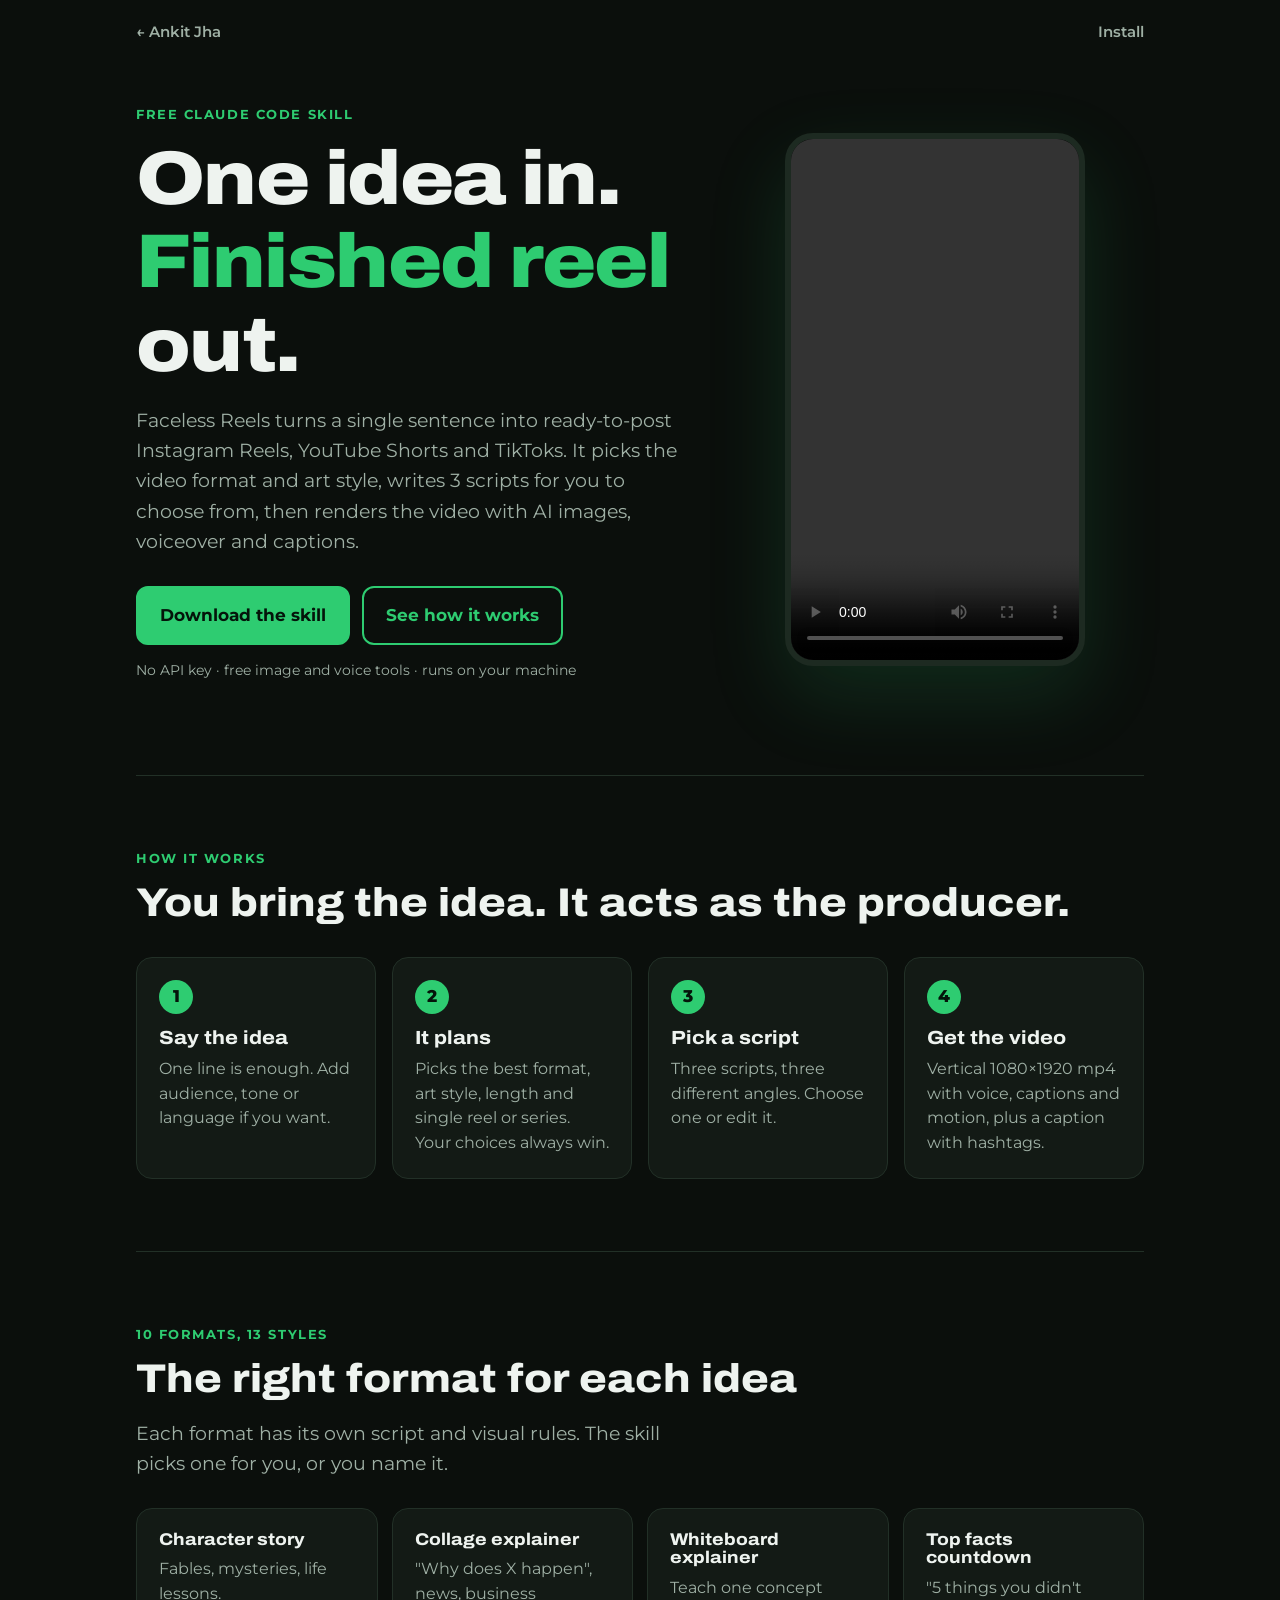
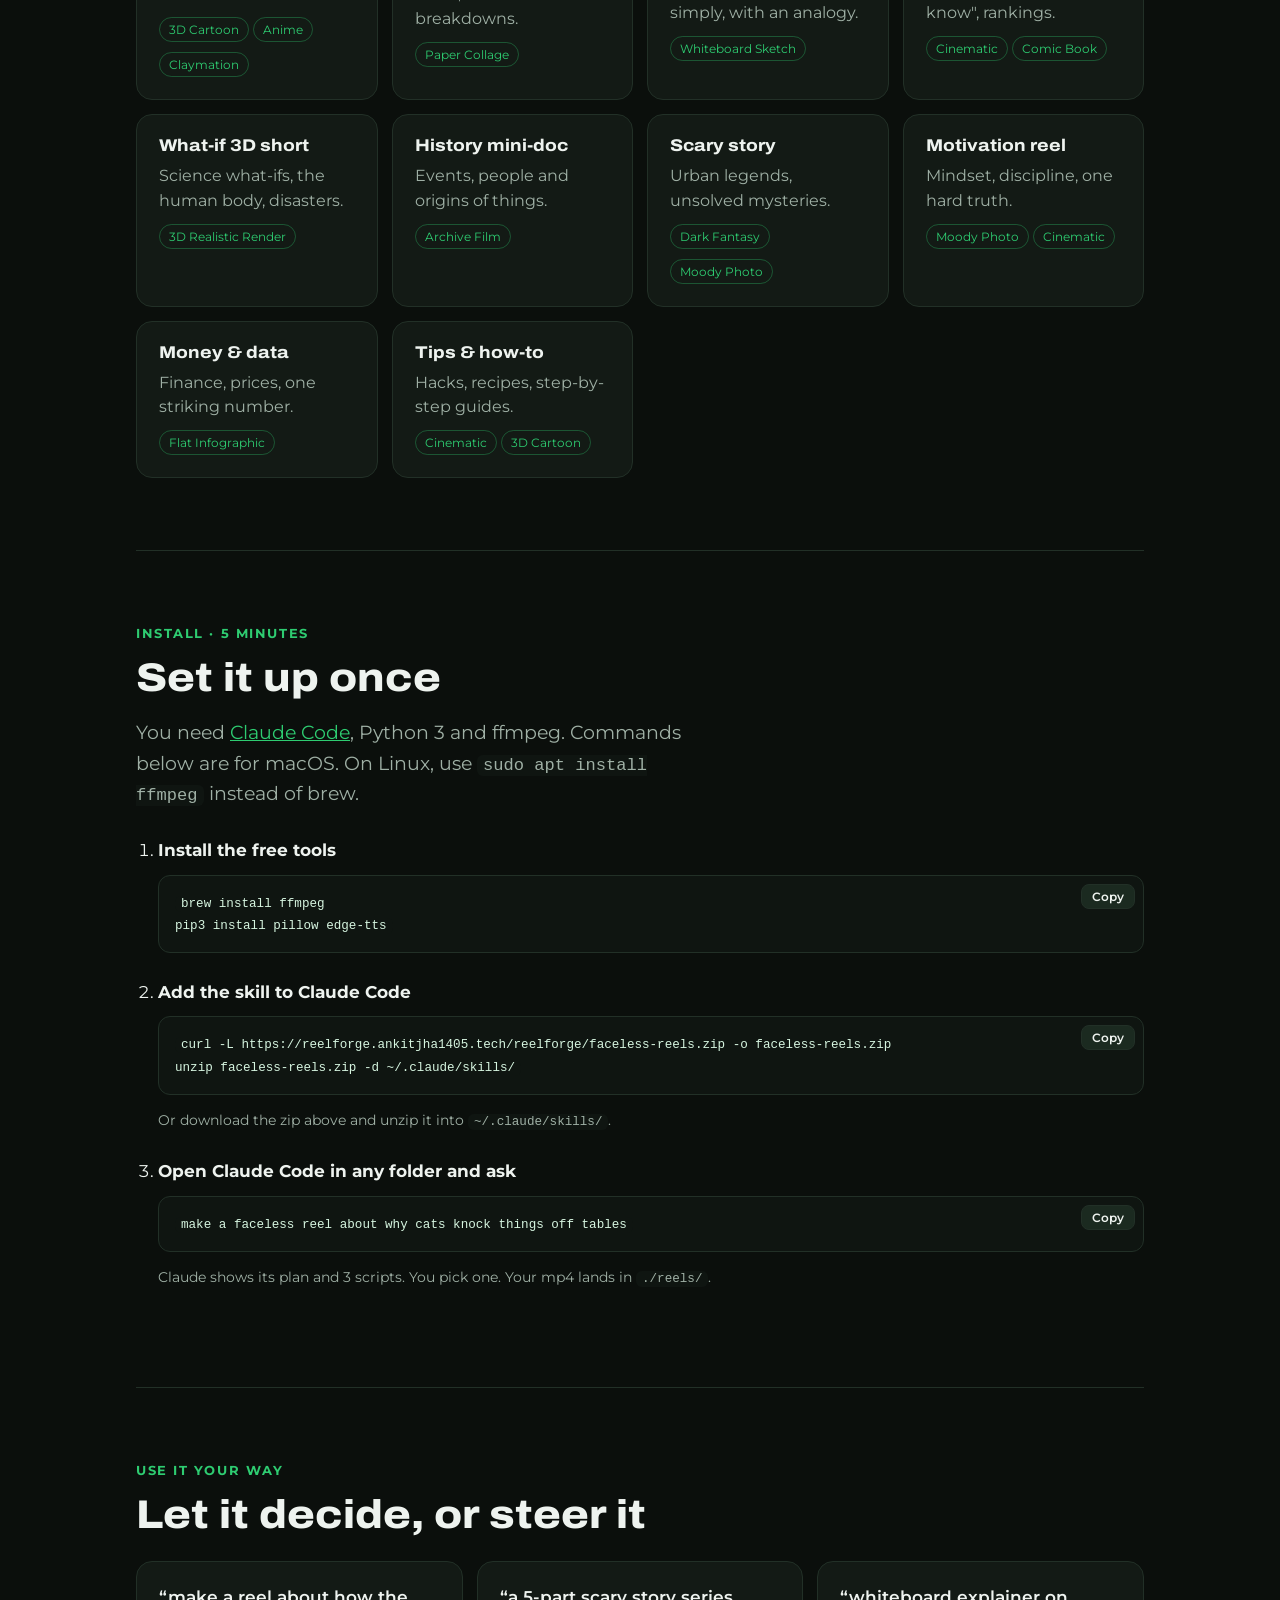
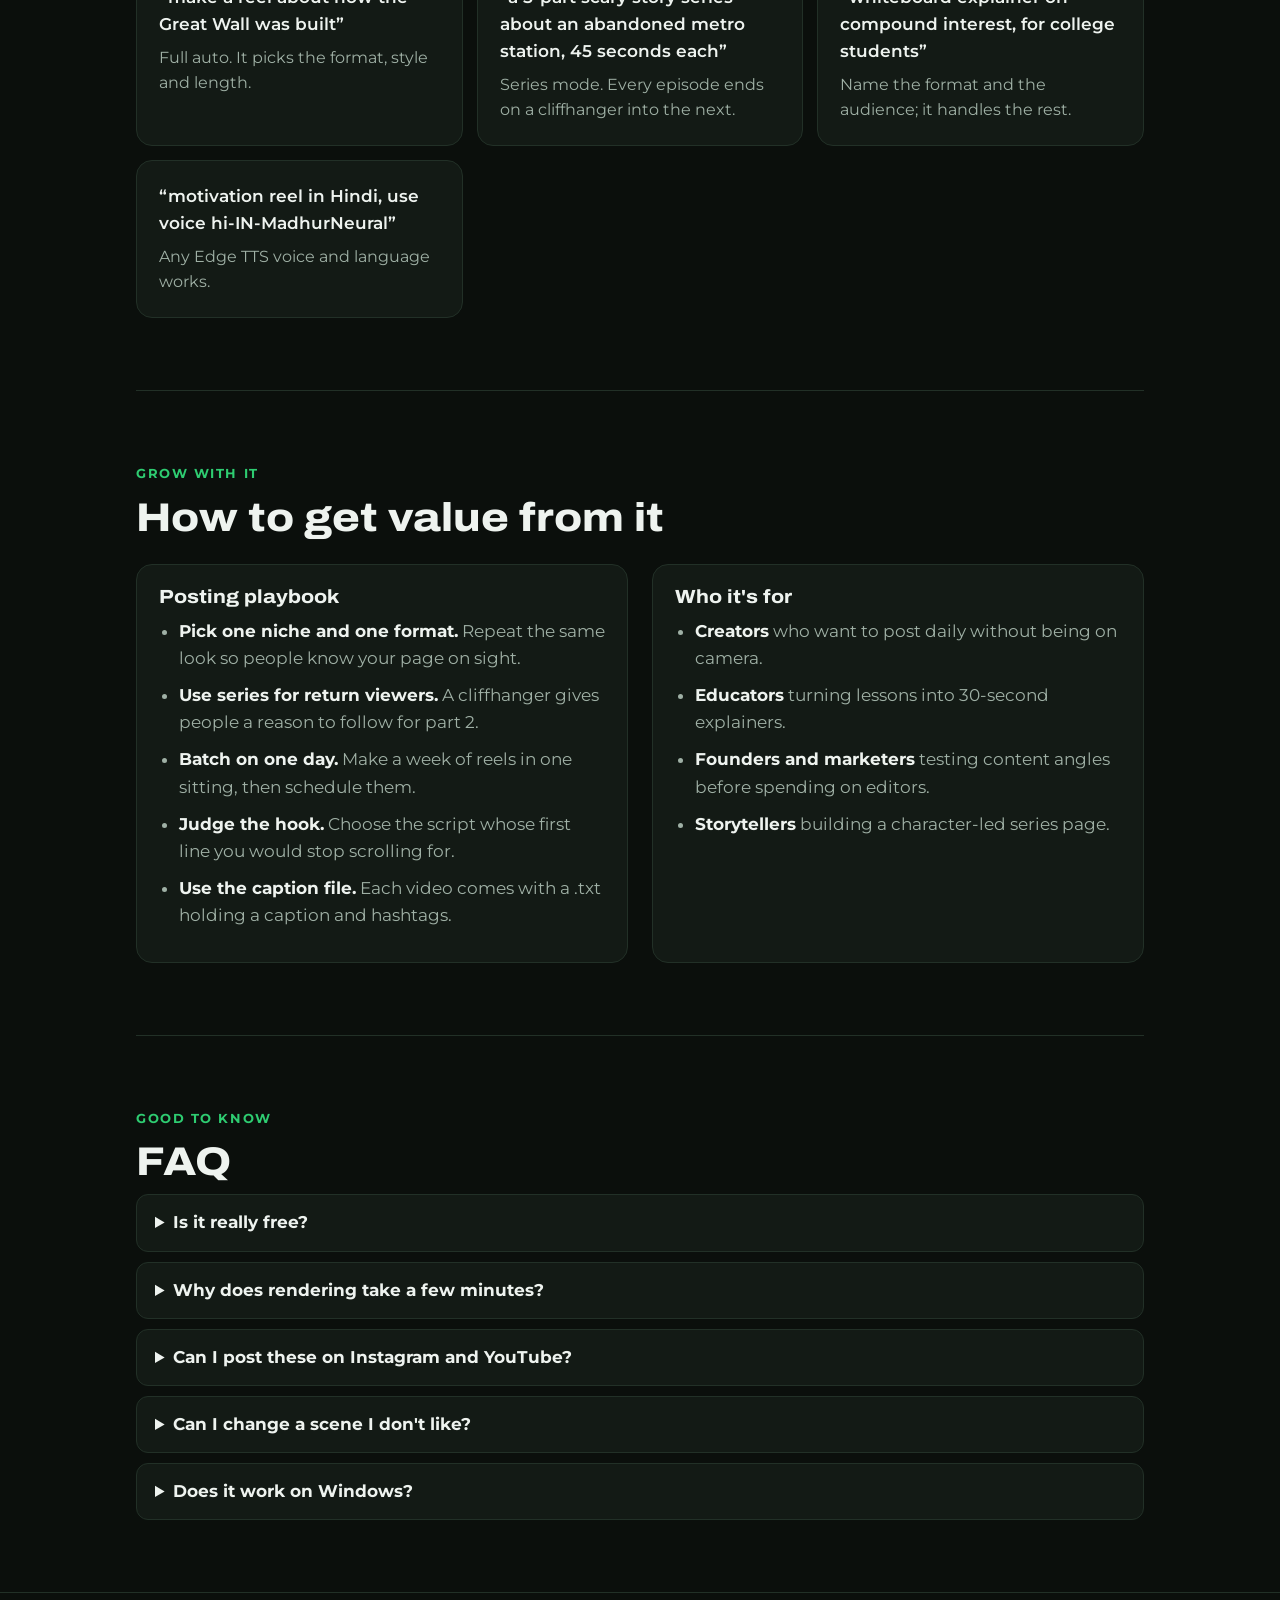
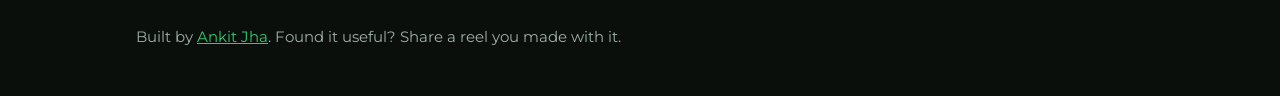
==== reelforge/index.html @ 1166efe4 "Add Faceless Reels skill page (reelforge subdomain): install guide, formats, sample reel, skill zip " ====
<!doctype html>
<html lang="en">
<head>
<meta charset="utf-8">
<meta name="viewport" content="width=device-width,initial-scale=1">
<title>Faceless Reels Skill · Ankit Jha</title>
<meta name="description" content="Free Claude Code skill: turn one idea into finished faceless Reels, Shorts and TikToks. It picks the format and style, writes 3 scripts, and renders the video with voice and captions.">
<link rel="canonical" href="https://reelforge.ankitjha1405.tech/">
<meta property="og:title" content="Faceless Reels: a free Claude Code skill">
<meta property="og:description" content="One idea in. Finished vertical video out. Free, no API key.">
<meta property="og:url" content="https://reelforge.ankitjha1405.tech/">
<meta property="og:type" content="website">
<link rel="icon" href="/assets/img/favicon.svg" type="image/svg+xml">
<link rel="preconnect" href="https://fonts.googleapis.com">
<link rel="preconnect" href="https://fonts.gstatic.com" crossorigin>
<link href="https://fonts.googleapis.com/css2?family=Archivo:wdth,wght@62..125,100..900&family=Montserrat:wght@400;500;600;700&display=swap" rel="stylesheet">
<style>
  :root {
    --brand: #2ecc71; --brand-dark: #0e7c3f;
    --bg: #0b0f0c; --panel: #131a15; --line: #223027; --text: #eef3ef; --mute: #9fb0a5;
    --code: #0f1511;
  }
  * { box-sizing: border-box }
  html { scroll-behavior: smooth }
  body { margin: 0; background: var(--bg); color: var(--text); font: 17px/1.6 Montserrat, system-ui, sans-serif }
  a { color: var(--brand) }
  .wrap { max-width: 1040px; margin: 0 auto; padding: 0 16px }
  h1, h2, h3 { font-family: Archivo, sans-serif; font-stretch: 112%; line-height: 1.1; margin: 0 }
  h1 { font-size: clamp(40px, 7vw, 76px); font-weight: 850; letter-spacing: -.02em }
  h2 { font-size: clamp(28px, 4vw, 40px); font-weight: 800; margin-bottom: 10px }
  h3 { font-size: 19px; font-weight: 750 }
  .eyebrow { color: var(--brand); font-weight: 700; letter-spacing: .12em; text-transform: uppercase; font-size: 13px; margin: 0 0 12px }
  .lead { color: var(--mute); font-size: 19px; max-width: 560px; margin: 18px 0 28px }
  section { padding: 72px 0; border-top: 1px solid var(--line) }
  nav { display: flex; justify-content: space-between; align-items: center; padding: 20px 0 }
  nav a { color: var(--mute); text-decoration: none; font-weight: 600; font-size: 15px }
  nav a:hover { color: var(--text) }
  .hero { display: grid; grid-template-columns: 1.3fr 1fr; gap: 48px; align-items: center; padding: 40px 0 80px }
  .hero h1 span { color: var(--brand) }
  .btns { display: flex; flex-wrap: wrap; gap: 12px }
  .btn { display: inline-block; padding: 14px 22px; border-radius: 12px; font-weight: 700; text-decoration: none; border: 2px solid var(--brand) }
  .btn.primary { background: var(--brand); color: #04140a }
  .btn.ghost { color: var(--brand) }
  .btn:focus-visible, nav a:focus-visible, button:focus-visible { outline: 3px solid #fff; outline-offset: 3px }
  .phone { justify-self: center; width: min(300px, 80vw); aspect-ratio: 9/16; border-radius: 28px; border: 6px solid #1d2a21; overflow: hidden; background: #000; box-shadow: 0 30px 80px #2ecc7126 }
  .phone video { width: 100%; height: 100%; object-fit: cover; display: block }
  .meta { color: var(--mute); font-size: 14px; margin-top: 14px }
  .steps { display: grid; grid-template-columns: repeat(4, 1fr); gap: 16px; margin-top: 32px; counter-reset: s }
  .card { background: var(--panel); border: 1px solid var(--line); border-radius: 16px; padding: 22px }
  .steps .card::before { counter-increment: s; content: counter(s); display: grid; place-items: center; width: 34px; height: 34px; border-radius: 50%; background: var(--brand); color: #04140a; font-weight: 800; margin-bottom: 14px }
  .card p { color: var(--mute); margin: 8px 0 0; font-size: 15.5px }
  .grid { display: grid; grid-template-columns: repeat(auto-fill, minmax(230px, 1fr)); gap: 14px; margin-top: 28px }
  .grid .card h3 { font-size: 17px }
  .tag { display: inline-block; font-size: 12px; color: var(--brand); border: 1px solid #2ecc7155; border-radius: 999px; padding: 2px 9px; margin: 10px 4px 0 0 }
  ol.install { padding-left: 22px; margin: 24px 0 0 } ol.install li { margin: 0 0 26px }
  pre { position: relative; background: var(--code); border: 1px solid var(--line); border-radius: 12px; padding: 16px 16px; overflow-x: auto; margin: 10px 0 0; font: 14px/1.6 ui-monospace, SFMono-Regular, Menlo, monospace; color: #d6f5e0 }
  .copy { position: absolute; top: 8px; right: 8px; background: #1b2a20; color: var(--text); border: 1px solid var(--line); border-radius: 8px; padding: 4px 10px; font: 600 12px Montserrat, sans-serif; cursor: pointer }
  .prompts { display: grid; grid-template-columns: repeat(auto-fit, minmax(300px, 1fr)); gap: 14px; margin-top: 24px }
  .prompts .card q { display: block; font-weight: 600; quotes: "“" "”" }
  .two { display: grid; grid-template-columns: 1fr 1fr; gap: 24px; margin-top: 24px }
  ul.tips { padding-left: 20px; margin: 10px 0 0 } ul.tips li { margin-bottom: 10px; color: var(--mute) } ul.tips b { color: var(--text) }
  details { background: var(--panel); border: 1px solid var(--line); border-radius: 12px; padding: 14px 18px; margin-top: 10px }
  summary { cursor: pointer; font-weight: 700 } details p { color: var(--mute); margin: 10px 0 0 }
  footer { border-top: 1px solid var(--line); padding: 32px 0 48px; color: var(--mute); font-size: 15px }
  code { font-family: ui-monospace, Menlo, monospace; font-size: .9em; background: var(--code); padding: 1px 6px; border-radius: 6px }
  @media (max-width: 860px) {
    .hero { grid-template-columns: 1fr; gap: 36px }
    .steps { grid-template-columns: 1fr 1fr }
    .two { grid-template-columns: 1fr }
  }
  @media (max-width: 520px) { .steps { grid-template-columns: 1fr } section { padding: 56px 0 } }
  @media (prefers-reduced-motion: reduce) { html { scroll-behavior: auto } }
</style>
</head>
<body>
<div class="wrap">
  <nav aria-label="Main">
    <a href="https://ankitjha1405.tech/">← Ankit Jha</a>
    <a href="#install">Install</a>
  </nav>

  <header class="hero">
    <div>
      <p class="eyebrow">Free Claude Code skill</p>
      <h1>One idea in.<br><span>Finished reel</span> out.</h1>
      <p class="lead">Faceless Reels turns a single sentence into ready-to-post Instagram Reels, YouTube Shorts and TikToks. It picks the video format and art style, writes 3 scripts for you to choose from, then renders the video with AI images, voiceover and captions.</p>
      <div class="btns">
        <a class="btn primary" href="/reelforge/faceless-reels.zip" download>Download the skill</a>
        <a class="btn ghost" href="#how">See how it works</a>
      </div>
      <p class="meta">No API key · free image and voice tools · runs on your machine</p>
    </div>
    <div class="phone">
      <video src="/reelforge/sample.mp4" controls playsinline preload="metadata" aria-label="Sample reel made with the skill: a fox who saves one coin a day"></video>
    </div>
  </header>

  <section id="how" aria-labelledby="how-h">
    <p class="eyebrow">How it works</p>
    <h2 id="how-h">You bring the idea. It acts as the producer.</h2>
    <div class="steps">
      <div class="card"><h3>Say the idea</h3><p>One line is enough. Add audience, tone or language if you want.</p></div>
      <div class="card"><h3>It plans</h3><p>Picks the best format, art style, length and single reel or series. Your choices always win.</p></div>
      <div class="card"><h3>Pick a script</h3><p>Three scripts, three different angles. Choose one or edit it.</p></div>
      <div class="card"><h3>Get the video</h3><p>Vertical 1080×1920 mp4 with voice, captions and motion, plus a caption with hashtags.</p></div>
    </div>
  </section>

  <section aria-labelledby="formats-h">
    <p class="eyebrow">10 formats, 13 styles</p>
    <h2 id="formats-h">The right format for each idea</h2>
    <p class="lead" style="margin-bottom:0">Each format has its own script and visual rules. The skill picks one for you, or you name it.</p>
    <div class="grid">
      <div class="card"><h3>Character story</h3><p>Fables, mysteries, life lessons.</p><span class="tag">3D Cartoon</span><span class="tag">Anime</span><span class="tag">Claymation</span></div>
      <div class="card"><h3>Collage explainer</h3><p>"Why does X happen", news, business breakdowns.</p><span class="tag">Paper Collage</span></div>
      <div class="card"><h3>Whiteboard explainer</h3><p>Teach one concept simply, with an analogy.</p><span class="tag">Whiteboard Sketch</span></div>
      <div class="card"><h3>Top facts countdown</h3><p>"5 things you didn't know", rankings.</p><span class="tag">Cinematic</span><span class="tag">Comic Book</span></div>
      <div class="card"><h3>What-if 3D short</h3><p>Science what-ifs, the human body, disasters.</p><span class="tag">3D Realistic Render</span></div>
      <div class="card"><h3>History mini-doc</h3><p>Events, people and origins of things.</p><span class="tag">Archive Film</span></div>
      <div class="card"><h3>Scary story</h3><p>Urban legends, unsolved mysteries.</p><span class="tag">Dark Fantasy</span><span class="tag">Moody Photo</span></div>
      <div class="card"><h3>Motivation reel</h3><p>Mindset, discipline, one hard truth.</p><span class="tag">Moody Photo</span><span class="tag">Cinematic</span></div>
      <div class="card"><h3>Money &amp; data</h3><p>Finance, prices, one striking number.</p><span class="tag">Flat Infographic</span></div>
      <div class="card"><h3>Tips &amp; how-to</h3><p>Hacks, recipes, step-by-step guides.</p><span class="tag">Cinematic</span><span class="tag">3D Cartoon</span></div>
    </div>
  </section>

  <section id="install" aria-labelledby="install-h">
    <p class="eyebrow">Install · 5 minutes</p>
    <h2 id="install-h">Set it up once</h2>
    <p class="lead">You need <a href="https://claude.com/claude-code">Claude Code</a>, Python 3 and ffmpeg. Commands below are for macOS. On Linux, use <code>sudo apt install ffmpeg</code> instead of brew.</p>
    <ol class="install">
      <li><strong>Install the free tools</strong>
        <pre><code>brew install ffmpeg
pip3 install pillow edge-tts</code></pre></li>
      <li><strong>Add the skill to Claude Code</strong>
        <pre><code>curl -L https://reelforge.ankitjha1405.tech/reelforge/faceless-reels.zip -o faceless-reels.zip
unzip faceless-reels.zip -d ~/.claude/skills/</code></pre>
        <p class="meta">Or download the zip above and unzip it into <code>~/.claude/skills/</code>.</p></li>
      <li><strong>Open Claude Code in any folder and ask</strong>
        <pre><code>make a faceless reel about why cats knock things off tables</code></pre>
        <p class="meta">Claude shows its plan and 3 scripts. You pick one. Your mp4 lands in <code>./reels/</code>.</p></li>
    </ol>
  </section>

  <section aria-labelledby="use-h">
    <p class="eyebrow">Use it your way</p>
    <h2 id="use-h">Let it decide, or steer it</h2>
    <div class="prompts">
      <div class="card"><q>make a reel about how the Great Wall was built</q><p>Full auto. It picks the format, style and length.</p></div>
      <div class="card"><q>a 5-part scary story series about an abandoned metro station, 45 seconds each</q><p>Series mode. Every episode ends on a cliffhanger into the next.</p></div>
      <div class="card"><q>whiteboard explainer on compound interest, for college students</q><p>Name the format and the audience; it handles the rest.</p></div>
      <div class="card"><q>motivation reel in Hindi, use voice hi-IN-MadhurNeural</q><p>Any Edge TTS voice and language works.</p></div>
    </div>
  </section>

  <section aria-labelledby="grow-h">
    <p class="eyebrow">Grow with it</p>
    <h2 id="grow-h">How to get value from it</h2>
    <div class="two">
      <div class="card">
        <h3>Posting playbook</h3>
        <ul class="tips">
          <li><b>Pick one niche and one format.</b> Repeat the same look so people know your page on sight.</li>
          <li><b>Use series for return viewers.</b> A cliffhanger gives people a reason to follow for part 2.</li>
          <li><b>Batch on one day.</b> Make a week of reels in one sitting, then schedule them.</li>
          <li><b>Judge the hook.</b> Choose the script whose first line you would stop scrolling for.</li>
          <li><b>Use the caption file.</b> Each video comes with a .txt holding a caption and hashtags.</li>
        </ul>
      </div>
      <div class="card">
        <h3>Who it's for</h3>
        <ul class="tips">
          <li><b>Creators</b> who want to post daily without being on camera.</li>
          <li><b>Educators</b> turning lessons into 30-second explainers.</li>
          <li><b>Founders and marketers</b> testing content angles before spending on editors.</li>
          <li><b>Storytellers</b> building a character-led series page.</li>
        </ul>
      </div>
    </div>
  </section>

  <section aria-labelledby="faq-h">
    <p class="eyebrow">Good to know</p>
    <h2 id="faq-h">FAQ</h2>
    <details><summary>Is it really free?</summary><p>Yes. Images come from Pollinations and the voice from Microsoft Edge TTS, both free. The scripts are written by Claude inside your own Claude Code plan.</p></details>
    <details><summary>Why does rendering take a few minutes?</summary><p>Free Pollinations images are limited to 1 every 45 seconds, and small images carry their watermark. A free key from <a href="https://enter.pollinations.ai">enter.pollinations.ai</a>, set as <code>POLLINATIONS_KEY</code>, removes both limits.</p></details>
    <details><summary>Can I post these on Instagram and YouTube?</summary><p>Yes. Platforms ask you to label realistic AI-generated content, so turn on the AI label when you upload. Avoid real people's likeness and brand characters in your ideas.</p></details>
    <details><summary>Can I change a scene I don't like?</summary><p>Yes. Ask Claude to redo that scene. It edits <code>plan.json</code> and renders again.</p></details>
    <details><summary>Does it work on Windows?</summary><p>Yes, if Python and ffmpeg are installed and on your PATH. Unzip the skill into <code>%USERPROFILE%\.claude\skills\</code>.</p></details>
  </section>
</div>

<footer>
  <div class="wrap">Built by <a href="https://ankitjha1405.tech/">Ankit Jha</a>. Found it useful? Share a reel you made with it.</div>
</footer>

<script>
  document.querySelectorAll('pre').forEach(pre => {
    const b = document.createElement('button');
    b.className = 'copy'; b.type = 'button'; b.textContent = 'Copy';
    b.onclick = async () => {
      try { await navigator.clipboard.writeText(pre.innerText.replace(/Copy$/, '').trim()); b.textContent = 'Copied'; }
      catch { b.textContent = 'Select & copy'; }
      setTimeout(() => b.textContent = 'Copy', 1600);
    };
    pre.appendChild(b);
  });
</script>
</body>
</html>
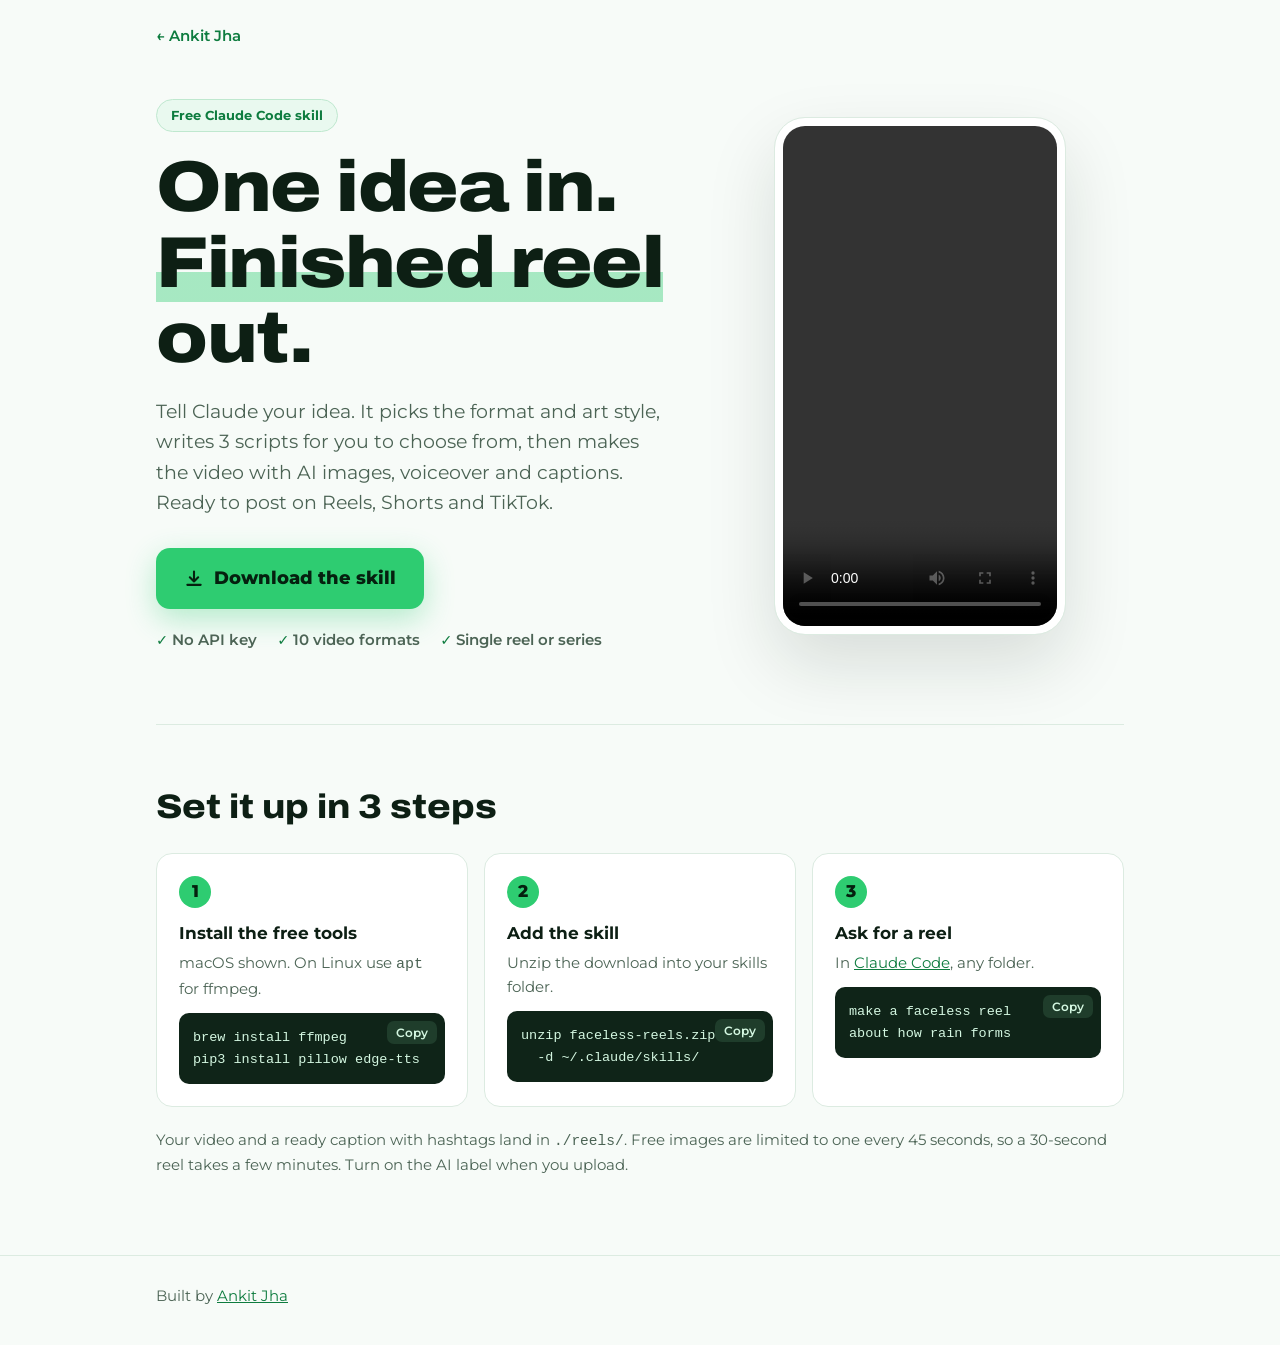
==== commit ac247883: "Reelforge page: minimal light layout, single download CTA, whiteboard sample reel Co-Authored-By: Cl" ====
--- a/reelforge/index.html
+++ b/reelforge/index.html
@@ -4,7 +4,7 @@
 <meta charset="utf-8">
 <meta name="viewport" content="width=device-width,initial-scale=1">
 <title>Faceless Reels Skill · Ankit Jha</title>
-<meta name="description" content="Free Claude Code skill: turn one idea into finished faceless Reels, Shorts and TikToks. It picks the format and style, writes 3 scripts, and renders the video with voice and captions.">
+<meta name="description" content="Free Claude Code skill: turn one idea into a finished faceless Reel, Short or TikTok with script, AI images, voiceover and captions.">
 <link rel="canonical" href="https://reelforge.ankitjha1405.tech/">
 <meta property="og:title" content="Faceless Reels: a free Claude Code skill">
 <meta property="og:description" content="One idea in. Finished vertical video out. Free, no API key.">
@@ -16,191 +16,91 @@
 <link href="https://fonts.googleapis.com/css2?family=Archivo:wdth,wght@62..125,100..900&family=Montserrat:wght@400;500;600;700&display=swap" rel="stylesheet">
 <style>
   :root {
-    --brand: #2ecc71; --brand-dark: #0e7c3f;
-    --bg: #0b0f0c; --panel: #131a15; --line: #223027; --text: #eef3ef; --mute: #9fb0a5;
-    --code: #0f1511;
+    --brand: #2ecc71; --brand-dark: #0e7c3f; --brand-soft: #e9f9ef;
+    --bg: #f7fbf8; --card: #ffffff; --line: #dcebe1; --text: #0d1f14; --mute: #4c6455;
   }
   * { box-sizing: border-box }
-  html { scroll-behavior: smooth }
   body { margin: 0; background: var(--bg); color: var(--text); font: 17px/1.6 Montserrat, system-ui, sans-serif }
-  a { color: var(--brand) }
-  .wrap { max-width: 1040px; margin: 0 auto; padding: 0 16px }
-  h1, h2, h3 { font-family: Archivo, sans-serif; font-stretch: 112%; line-height: 1.1; margin: 0 }
-  h1 { font-size: clamp(40px, 7vw, 76px); font-weight: 850; letter-spacing: -.02em }
-  h2 { font-size: clamp(28px, 4vw, 40px); font-weight: 800; margin-bottom: 10px }
-  h3 { font-size: 19px; font-weight: 750 }
-  .eyebrow { color: var(--brand); font-weight: 700; letter-spacing: .12em; text-transform: uppercase; font-size: 13px; margin: 0 0 12px }
-  .lead { color: var(--mute); font-size: 19px; max-width: 560px; margin: 18px 0 28px }
-  section { padding: 72px 0; border-top: 1px solid var(--line) }
-  nav { display: flex; justify-content: space-between; align-items: center; padding: 20px 0 }
-  nav a { color: var(--mute); text-decoration: none; font-weight: 600; font-size: 15px }
-  nav a:hover { color: var(--text) }
-  .hero { display: grid; grid-template-columns: 1.3fr 1fr; gap: 48px; align-items: center; padding: 40px 0 80px }
-  .hero h1 span { color: var(--brand) }
-  .btns { display: flex; flex-wrap: wrap; gap: 12px }
-  .btn { display: inline-block; padding: 14px 22px; border-radius: 12px; font-weight: 700; text-decoration: none; border: 2px solid var(--brand) }
-  .btn.primary { background: var(--brand); color: #04140a }
-  .btn.ghost { color: var(--brand) }
-  .btn:focus-visible, nav a:focus-visible, button:focus-visible { outline: 3px solid #fff; outline-offset: 3px }
-  .phone { justify-self: center; width: min(300px, 80vw); aspect-ratio: 9/16; border-radius: 28px; border: 6px solid #1d2a21; overflow: hidden; background: #000; box-shadow: 0 30px 80px #2ecc7126 }
+  a { color: var(--brand-dark) }
+  .wrap { max-width: 1000px; margin: 0 auto; padding: 0 16px }
+  h1, h2 { font-family: Archivo, sans-serif; font-stretch: 112%; line-height: 1.05; margin: 0 }
+  h1 { font-size: clamp(42px, 7vw, 72px); font-weight: 850; letter-spacing: -.02em }
+  h1 span { background: linear-gradient(transparent 62%, #2ecc7166 62%) }
+  h2 { font-size: clamp(26px, 3.5vw, 34px); font-weight: 800 }
+  nav { padding: 22px 0 }
+  nav a { font-weight: 600; text-decoration: none; font-size: 15px }
+  .hero { display: grid; grid-template-columns: 1.25fr 1fr; gap: 48px; align-items: center; padding: 28px 0 72px }
+  .pill { display: inline-block; background: var(--brand-soft); color: var(--brand-dark); border: 1px solid #bfe8cf; border-radius: 999px; padding: 5px 14px; font-weight: 700; font-size: 13px; margin-bottom: 18px }
+  .lead { color: var(--mute); font-size: 19px; margin: 20px 0 30px; max-width: 520px }
+  .cta { display: inline-flex; align-items: center; gap: 10px; background: var(--brand); color: #05200f; font-weight: 800; font-size: 18px; text-decoration: none; padding: 16px 28px; border-radius: 14px; box-shadow: 0 10px 30px #2ecc7155; transition: transform .15s, box-shadow .15s }
+  .cta:hover { transform: translateY(-2px); box-shadow: 0 14px 36px #2ecc7170 }
+  .cta svg { width: 20px; height: 20px }
+  a:focus-visible, button:focus-visible { outline: 3px solid var(--brand-dark); outline-offset: 3px }
+  .facts { display: flex; flex-wrap: wrap; gap: 8px 20px; margin: 20px 0 0; padding: 0; list-style: none; color: var(--mute); font-size: 14.5px; font-weight: 600 }
+  .facts li::before { content: "✓ "; color: var(--brand-dark) }
+  .phone { justify-self: center; width: min(290px, 78vw); aspect-ratio: 9/16; border-radius: 30px; border: 8px solid #fff; outline: 1px solid var(--line); overflow: hidden; background: #fff; box-shadow: 0 30px 70px #0d1f1422 }
   .phone video { width: 100%; height: 100%; object-fit: cover; display: block }
-  .meta { color: var(--mute); font-size: 14px; margin-top: 14px }
-  .steps { display: grid; grid-template-columns: repeat(4, 1fr); gap: 16px; margin-top: 32px; counter-reset: s }
-  .card { background: var(--panel); border: 1px solid var(--line); border-radius: 16px; padding: 22px }
-  .steps .card::before { counter-increment: s; content: counter(s); display: grid; place-items: center; width: 34px; height: 34px; border-radius: 50%; background: var(--brand); color: #04140a; font-weight: 800; margin-bottom: 14px }
-  .card p { color: var(--mute); margin: 8px 0 0; font-size: 15.5px }
-  .grid { display: grid; grid-template-columns: repeat(auto-fill, minmax(230px, 1fr)); gap: 14px; margin-top: 28px }
-  .grid .card h3 { font-size: 17px }
-  .tag { display: inline-block; font-size: 12px; color: var(--brand); border: 1px solid #2ecc7155; border-radius: 999px; padding: 2px 9px; margin: 10px 4px 0 0 }
-  ol.install { padding-left: 22px; margin: 24px 0 0 } ol.install li { margin: 0 0 26px }
-  pre { position: relative; background: var(--code); border: 1px solid var(--line); border-radius: 12px; padding: 16px 16px; overflow-x: auto; margin: 10px 0 0; font: 14px/1.6 ui-monospace, SFMono-Regular, Menlo, monospace; color: #d6f5e0 }
-  .copy { position: absolute; top: 8px; right: 8px; background: #1b2a20; color: var(--text); border: 1px solid var(--line); border-radius: 8px; padding: 4px 10px; font: 600 12px Montserrat, sans-serif; cursor: pointer }
-  .prompts { display: grid; grid-template-columns: repeat(auto-fit, minmax(300px, 1fr)); gap: 14px; margin-top: 24px }
-  .prompts .card q { display: block; font-weight: 600; quotes: "“" "”" }
-  .two { display: grid; grid-template-columns: 1fr 1fr; gap: 24px; margin-top: 24px }
-  ul.tips { padding-left: 20px; margin: 10px 0 0 } ul.tips li { margin-bottom: 10px; color: var(--mute) } ul.tips b { color: var(--text) }
-  details { background: var(--panel); border: 1px solid var(--line); border-radius: 12px; padding: 14px 18px; margin-top: 10px }
-  summary { cursor: pointer; font-weight: 700 } details p { color: var(--mute); margin: 10px 0 0 }
-  footer { border-top: 1px solid var(--line); padding: 32px 0 48px; color: var(--mute); font-size: 15px }
-  code { font-family: ui-monospace, Menlo, monospace; font-size: .9em; background: var(--code); padding: 1px 6px; border-radius: 6px }
-  @media (max-width: 860px) {
-    .hero { grid-template-columns: 1fr; gap: 36px }
-    .steps { grid-template-columns: 1fr 1fr }
-    .two { grid-template-columns: 1fr }
-  }
-  @media (max-width: 520px) { .steps { grid-template-columns: 1fr } section { padding: 56px 0 } }
-  @media (prefers-reduced-motion: reduce) { html { scroll-behavior: auto } }
+  section { padding: 64px 0; border-top: 1px solid var(--line) }
+  .steps { display: grid; grid-template-columns: repeat(3, 1fr); gap: 16px; margin-top: 28px; padding: 0; list-style: none; counter-reset: s }
+  .steps li { background: var(--card); border: 1px solid var(--line); border-radius: 16px; padding: 22px; min-width: 0 }
+  .steps li::before { counter-increment: s; content: counter(s); display: grid; place-items: center; width: 32px; height: 32px; border-radius: 50%; background: var(--brand); color: #05200f; font-weight: 800; margin-bottom: 12px }
+  .steps strong { display: block; margin-bottom: 4px }
+  .steps p { color: var(--mute); font-size: 15px; margin: 0 }
+  pre { position: relative; background: #0f2418; color: #d4f7e1; border-radius: 10px; padding: 14px; padding-right: 64px; margin: 12px 0 0; overflow-x: auto; font: 13.5px/1.6 ui-monospace, SFMono-Regular, Menlo, monospace }
+  .copy { position: absolute; top: 8px; right: 8px; background: #1f3d2b; color: #d4f7e1; border: 0; border-radius: 7px; padding: 4px 9px; font: 600 12px Montserrat, sans-serif; cursor: pointer }
+  .note { color: var(--mute); font-size: 14.5px; margin-top: 22px }
+  footer { border-top: 1px solid var(--line); padding: 28px 0 40px; color: var(--mute); font-size: 15px }
+  @media (max-width: 860px) { .hero { grid-template-columns: 1fr; gap: 40px } .steps { grid-template-columns: 1fr } }
+  @media (prefers-reduced-motion: reduce) { .cta { transition: none } }
 </style>
 </head>
 <body>
 <div class="wrap">
-  <nav aria-label="Main">
-    <a href="https://ankitjha1405.tech/">← Ankit Jha</a>
-    <a href="#install">Install</a>
-  </nav>
+  <nav aria-label="Main"><a href="https://ankitjha1405.tech/">← Ankit Jha</a></nav>
 
   <header class="hero">
     <div>
-      <p class="eyebrow">Free Claude Code skill</p>
+      <span class="pill">Free Claude Code skill</span>
       <h1>One idea in.<br><span>Finished reel</span> out.</h1>
-      <p class="lead">Faceless Reels turns a single sentence into ready-to-post Instagram Reels, YouTube Shorts and TikToks. It picks the video format and art style, writes 3 scripts for you to choose from, then renders the video with AI images, voiceover and captions.</p>
-      <div class="btns">
-        <a class="btn primary" href="/reelforge/faceless-reels.zip" download>Download the skill</a>
-        <a class="btn ghost" href="#how">See how it works</a>
-      </div>
-      <p class="meta">No API key · free image and voice tools · runs on your machine</p>
+      <p class="lead">Tell Claude your idea. It picks the format and art style, writes 3 scripts for you to choose from, then makes the video with AI images, voiceover and captions. Ready to post on Reels, Shorts and TikTok.</p>
+      <a class="cta" href="/reelforge/faceless-reels.zip" download>
+        <svg viewBox="0 0 24 24" fill="none" stroke="currentColor" stroke-width="2.5" stroke-linecap="round" stroke-linejoin="round" aria-hidden="true"><path d="M12 3v12m0 0l-5-5m5 5l5-5M4 19h16"/></svg>
+        Download the skill
+      </a>
+      <ul class="facts">
+        <li>No API key</li><li>10 video formats</li><li>Single reel or series</li>
+      </ul>
     </div>
     <div class="phone">
-      <video src="/reelforge/sample.mp4" controls playsinline preload="metadata" aria-label="Sample reel made with the skill: a fox who saves one coin a day"></video>
+      <video src="/reelforge/sample.mp4" controls playsinline preload="metadata" aria-label="Sample reel made with the skill: a whiteboard explainer on how rain forms"></video>
     </div>
   </header>
 
-  <section id="how" aria-labelledby="how-h">
-    <p class="eyebrow">How it works</p>
-    <h2 id="how-h">You bring the idea. It acts as the producer.</h2>
-    <div class="steps">
-      <div class="card"><h3>Say the idea</h3><p>One line is enough. Add audience, tone or language if you want.</p></div>
-      <div class="card"><h3>It plans</h3><p>Picks the best format, art style, length and single reel or series. Your choices always win.</p></div>
-      <div class="card"><h3>Pick a script</h3><p>Three scripts, three different angles. Choose one or edit it.</p></div>
-      <div class="card"><h3>Get the video</h3><p>Vertical 1080×1920 mp4 with voice, captions and motion, plus a caption with hashtags.</p></div>
-    </div>
-  </section>
-
-  <section aria-labelledby="formats-h">
-    <p class="eyebrow">10 formats, 13 styles</p>
-    <h2 id="formats-h">The right format for each idea</h2>
-    <p class="lead" style="margin-bottom:0">Each format has its own script and visual rules. The skill picks one for you, or you name it.</p>
-    <div class="grid">
-      <div class="card"><h3>Character story</h3><p>Fables, mysteries, life lessons.</p><span class="tag">3D Cartoon</span><span class="tag">Anime</span><span class="tag">Claymation</span></div>
-      <div class="card"><h3>Collage explainer</h3><p>"Why does X happen", news, business breakdowns.</p><span class="tag">Paper Collage</span></div>
-      <div class="card"><h3>Whiteboard explainer</h3><p>Teach one concept simply, with an analogy.</p><span class="tag">Whiteboard Sketch</span></div>
-      <div class="card"><h3>Top facts countdown</h3><p>"5 things you didn't know", rankings.</p><span class="tag">Cinematic</span><span class="tag">Comic Book</span></div>
-      <div class="card"><h3>What-if 3D short</h3><p>Science what-ifs, the human body, disasters.</p><span class="tag">3D Realistic Render</span></div>
-      <div class="card"><h3>History mini-doc</h3><p>Events, people and origins of things.</p><span class="tag">Archive Film</span></div>
-      <div class="card"><h3>Scary story</h3><p>Urban legends, unsolved mysteries.</p><span class="tag">Dark Fantasy</span><span class="tag">Moody Photo</span></div>
-      <div class="card"><h3>Motivation reel</h3><p>Mindset, discipline, one hard truth.</p><span class="tag">Moody Photo</span><span class="tag">Cinematic</span></div>
-      <div class="card"><h3>Money &amp; data</h3><p>Finance, prices, one striking number.</p><span class="tag">Flat Infographic</span></div>
-      <div class="card"><h3>Tips &amp; how-to</h3><p>Hacks, recipes, step-by-step guides.</p><span class="tag">Cinematic</span><span class="tag">3D Cartoon</span></div>
-    </div>
-  </section>
-
-  <section id="install" aria-labelledby="install-h">
-    <p class="eyebrow">Install · 5 minutes</p>
-    <h2 id="install-h">Set it up once</h2>
-    <p class="lead">You need <a href="https://claude.com/claude-code">Claude Code</a>, Python 3 and ffmpeg. Commands below are for macOS. On Linux, use <code>sudo apt install ffmpeg</code> instead of brew.</p>
-    <ol class="install">
-      <li><strong>Install the free tools</strong>
+  <section aria-labelledby="install-h">
+    <h2 id="install-h">Set it up in 3 steps</h2>
+    <ol class="steps">
+      <li><strong>Install the free tools</strong><p>macOS shown. On Linux use <code>apt</code> for ffmpeg.</p>
         <pre><code>brew install ffmpeg
 pip3 install pillow edge-tts</code></pre></li>
-      <li><strong>Add the skill to Claude Code</strong>
-        <pre><code>curl -L https://reelforge.ankitjha1405.tech/reelforge/faceless-reels.zip -o faceless-reels.zip
-unzip faceless-reels.zip -d ~/.claude/skills/</code></pre>
-        <p class="meta">Or download the zip above and unzip it into <code>~/.claude/skills/</code>.</p></li>
-      <li><strong>Open Claude Code in any folder and ask</strong>
-        <pre><code>make a faceless reel about why cats knock things off tables</code></pre>
-        <p class="meta">Claude shows its plan and 3 scripts. You pick one. Your mp4 lands in <code>./reels/</code>.</p></li>
+      <li><strong>Add the skill</strong><p>Unzip the download into your skills folder.</p>
+        <pre><code>unzip faceless-reels.zip \
+  -d ~/.claude/skills/</code></pre></li>
+      <li><strong>Ask for a reel</strong><p>In <a href="https://claude.com/claude-code">Claude Code</a>, any folder.</p>
+        <pre><code>make a faceless reel
+about how rain forms</code></pre></li>
     </ol>
-  </section>
-
-  <section aria-labelledby="use-h">
-    <p class="eyebrow">Use it your way</p>
-    <h2 id="use-h">Let it decide, or steer it</h2>
-    <div class="prompts">
-      <div class="card"><q>make a reel about how the Great Wall was built</q><p>Full auto. It picks the format, style and length.</p></div>
-      <div class="card"><q>a 5-part scary story series about an abandoned metro station, 45 seconds each</q><p>Series mode. Every episode ends on a cliffhanger into the next.</p></div>
-      <div class="card"><q>whiteboard explainer on compound interest, for college students</q><p>Name the format and the audience; it handles the rest.</p></div>
-      <div class="card"><q>motivation reel in Hindi, use voice hi-IN-MadhurNeural</q><p>Any Edge TTS voice and language works.</p></div>
-    </div>
-  </section>
-
-  <section aria-labelledby="grow-h">
-    <p class="eyebrow">Grow with it</p>
-    <h2 id="grow-h">How to get value from it</h2>
-    <div class="two">
-      <div class="card">
-        <h3>Posting playbook</h3>
-        <ul class="tips">
-          <li><b>Pick one niche and one format.</b> Repeat the same look so people know your page on sight.</li>
-          <li><b>Use series for return viewers.</b> A cliffhanger gives people a reason to follow for part 2.</li>
-          <li><b>Batch on one day.</b> Make a week of reels in one sitting, then schedule them.</li>
-          <li><b>Judge the hook.</b> Choose the script whose first line you would stop scrolling for.</li>
-          <li><b>Use the caption file.</b> Each video comes with a .txt holding a caption and hashtags.</li>
-        </ul>
-      </div>
-      <div class="card">
-        <h3>Who it's for</h3>
-        <ul class="tips">
-          <li><b>Creators</b> who want to post daily without being on camera.</li>
-          <li><b>Educators</b> turning lessons into 30-second explainers.</li>
-          <li><b>Founders and marketers</b> testing content angles before spending on editors.</li>
-          <li><b>Storytellers</b> building a character-led series page.</li>
-        </ul>
-      </div>
-    </div>
-  </section>
-
-  <section aria-labelledby="faq-h">
-    <p class="eyebrow">Good to know</p>
-    <h2 id="faq-h">FAQ</h2>
-    <details><summary>Is it really free?</summary><p>Yes. Images come from Pollinations and the voice from Microsoft Edge TTS, both free. The scripts are written by Claude inside your own Claude Code plan.</p></details>
-    <details><summary>Why does rendering take a few minutes?</summary><p>Free Pollinations images are limited to 1 every 45 seconds, and small images carry their watermark. A free key from <a href="https://enter.pollinations.ai">enter.pollinations.ai</a>, set as <code>POLLINATIONS_KEY</code>, removes both limits.</p></details>
-    <details><summary>Can I post these on Instagram and YouTube?</summary><p>Yes. Platforms ask you to label realistic AI-generated content, so turn on the AI label when you upload. Avoid real people's likeness and brand characters in your ideas.</p></details>
-    <details><summary>Can I change a scene I don't like?</summary><p>Yes. Ask Claude to redo that scene. It edits <code>plan.json</code> and renders again.</p></details>
-    <details><summary>Does it work on Windows?</summary><p>Yes, if Python and ffmpeg are installed and on your PATH. Unzip the skill into <code>%USERPROFILE%\.claude\skills\</code>.</p></details>
+    <p class="note">Your video and a ready caption with hashtags land in <code>./reels/</code>. Free images are limited to one every 45 seconds, so a 30-second reel takes a few minutes. Turn on the AI label when you upload.</p>
   </section>
 </div>
 
-<footer>
-  <div class="wrap">Built by <a href="https://ankitjha1405.tech/">Ankit Jha</a>. Found it useful? Share a reel you made with it.</div>
-</footer>
+<footer><div class="wrap">Built by <a href="https://ankitjha1405.tech/">Ankit Jha</a></div></footer>
 
 <script>
   document.querySelectorAll('pre').forEach(pre => {
-    const b = document.createElement('button');
-    b.className = 'copy'; b.type = 'button'; b.textContent = 'Copy';
+    const text = pre.innerText.trim();
+    const b = Object.assign(document.createElement('button'), { className: 'copy', type: 'button', textContent: 'Copy' });
     b.onclick = async () => {
-      try { await navigator.clipboard.writeText(pre.innerText.replace(/Copy$/, '').trim()); b.textContent = 'Copied'; }
-      catch { b.textContent = 'Select & copy'; }
+      try { await navigator.clipboard.writeText(text); b.textContent = 'Copied'; } catch { b.textContent = 'Select it'; }
       setTimeout(() => b.textContent = 'Copy', 1600);
     };
     pre.appendChild(b);
